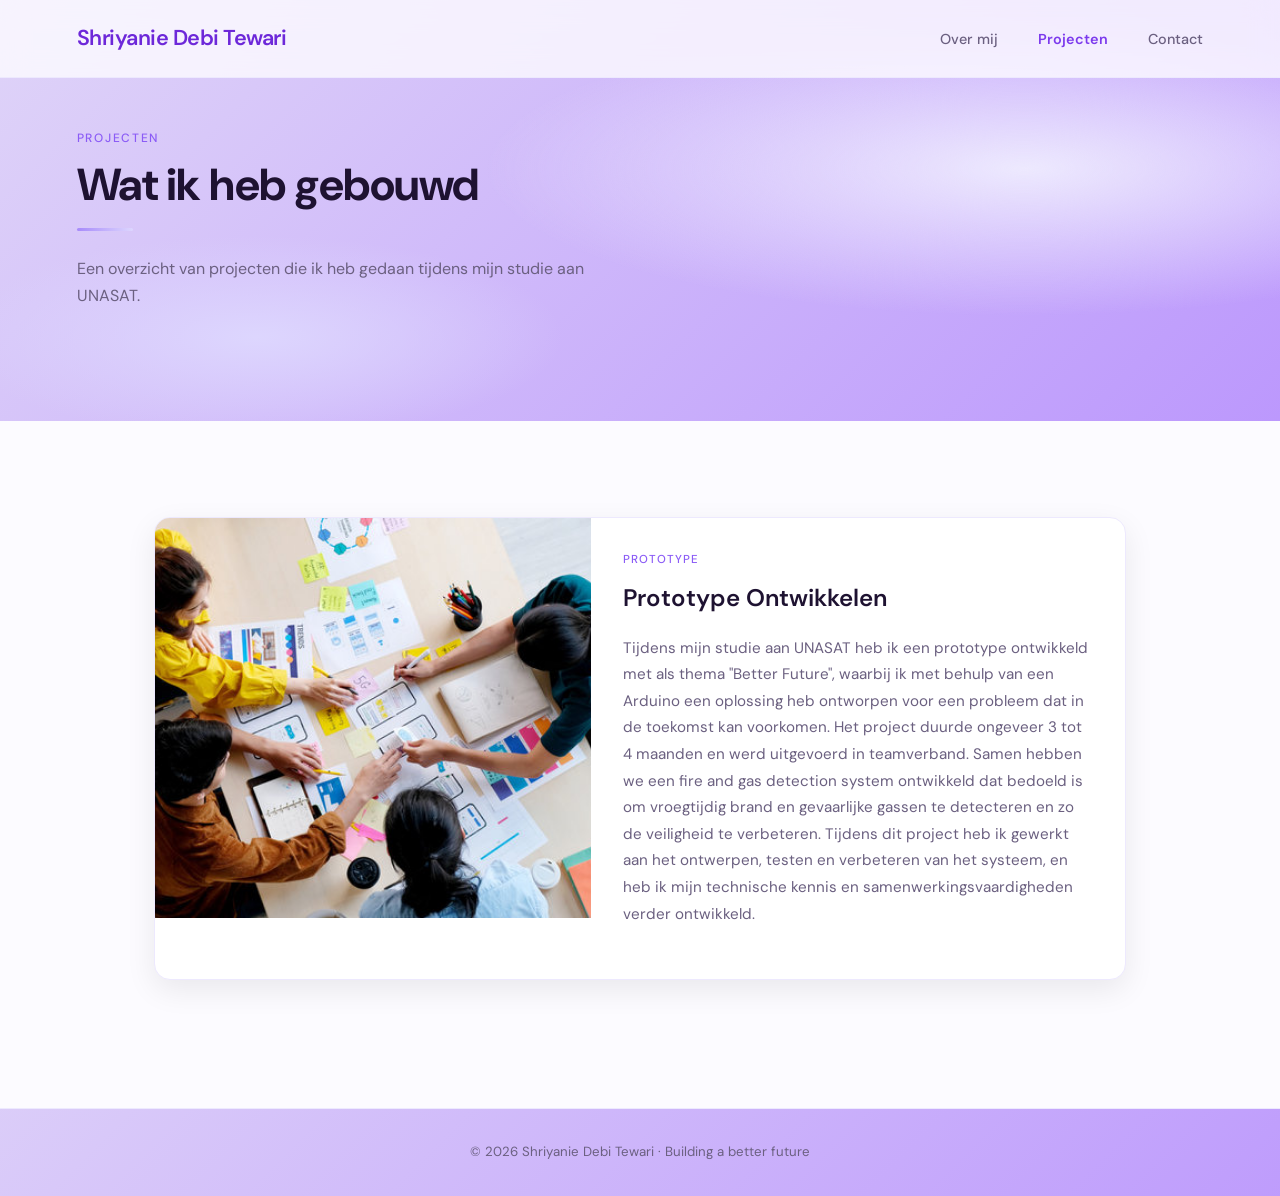
==== work.html @ f1120cc4 "add files" ====
<!DOCTYPE html>
<html lang="nl">
<head>
  <meta charset="UTF-8" />
  <meta name="viewport" content="width=device-width, initial-scale=1.0"/>
  <title>Projecten - Shriyanie Debi Tewari</title>
  <link href="https://fonts.googleapis.com/css2?family=DM+Sans:wght@400;500;600&family=DM+Serif+Display:ital@0;1&display=swap" rel="stylesheet"/>
  <link rel="stylesheet" href="css/main.css"/>
  <link rel="stylesheet" href="css/work.css"/>
  <link rel="stylesheet" href="https://cdnjs.cloudflare.com/ajax/libs/font-awesome/6.5.0/css/all.min.css">
</head>
<body>

  <!-- NAVIGATIE -->
  <nav>
    <div class="nav-logo">Shriyanie Debi Tewari</div>
    <ul class="nav-links">
      <li><a href="index.html">Over mij</a></li>
      <li><a href="work.html" class="active">Projecten</a></li>
      <li><a href="contact.html">Contact</a></li>
    </ul>
  </nav>

  <!-- HEADER -->
  <section id="work-hero">
    <div class="hero-bg"></div>
    <div class="work-hero-content fade-up">
      <div class="section-label">Projecten</div>
      <h1 class="section-title">Wat ik heb gebouwd</h1>
      <div class="divider"></div>
      <p class="section-desc">Een overzicht van projecten die ik heb gedaan tijdens mijn studie aan UNASAT.</p>
    </div>
  </section>

  <!-- PROJECTEN -->
  <section id="projecten">
    <div class="projects-grid">

      <div class="project-card fade-up">
        <img src="img/prototype.jpg" alt="Prototype foto">
        <div class="project-body">
          <div class="project-tag">Prototype</div>
          <div class="project-title">Prototype Ontwikkelen</div>
          <p class="project-desc">
            Tijdens mijn studie aan UNASAT heb ik een prototype ontwikkeld met als thema "Better Future",
            waarbij ik met behulp van een Arduino een oplossing heb ontworpen voor een probleem dat in de
            toekomst kan voorkomen. Het project duurde ongeveer 3 tot 4 maanden en werd uitgevoerd in
            teamverband. Samen hebben we een fire and gas detection system ontwikkeld dat bedoeld is om
            vroegtijdig brand en gevaarlijke gassen te detecteren en zo de veiligheid te verbeteren.
            Tijdens dit project heb ik gewerkt aan het ontwerpen, testen en verbeteren van het systeem,
            en heb ik mijn technische kennis en samenwerkingsvaardigheden verder ontwikkeld.
          </p>
        </div>
      </div>

    </div>
  </section>

  <!-- FOOTER -->
  <footer>
    <p>© 2026 Shriyanie Debi Tewari · Building a better future</p>
  </footer>

  <script src="js/script.js"></script>
</body>
</html>
---- css/main.css ----
/* ── RESET & VARIABLES ── */
*, *::before, *::after {
  box-sizing: border-box;
  margin: 0;
  padding: 0;
}

:root {
  --cream: #FCFBFF;

  --red-100: #e43740;

  --purple-50: #F8F5FF;
  --purple-100: #EDE9FE;
  --purple-200: #DDD6FE;
  --purple-300: #C4B5FD;
  --purple-400: #A78BFA;
  --purple-500: #8B5CF6;
  --purple-600: #7C3AED;
  --purple-700: #6D28D9;
  --purple-900: #2E1065;

  --text-main: #1E1231;
  --text-muted: #6B6080;

  --radius: 16px;

  --transition: 0.3s cubic-bezier(0.4, 0, 0.2, 1);
}

html {
  scroll-behavior: smooth;
}

body {
  font-family: 'DM Sans', sans-serif;
  background: var(--cream);
  color: var(--text-main);
  font-size: 16px;
  line-height: 1.7;
  overflow-x: hidden;
}

/* ── NAVIGATIE ── */
nav {
  position: fixed;
  top: 0;
  left: 0;
  right: 0;
  width: 100%;

  z-index: 100;

  display: flex;
  justify-content: space-between;
  align-items: center;

  padding: 1.25rem 6vw;

  background: rgba(253, 252, 255, 0.80);
  backdrop-filter: blur(14px);

  border-bottom: 1px solid var(--purple-100);
}

.nav-logo {
  font-size: 1.35rem;
  color: var(--purple-700);
  letter-spacing: -0.5px;
  font-weight: 600;
}

.nav-links {
  display: flex;
  gap: 2.5rem;
  list-style: none;
}

.nav-links a {
  text-decoration: none;
  font-size: 0.9rem;
  font-weight: 500;
  color: var(--text-muted);
  transition: color var(--transition);
}

.nav-links a:hover {
  color: var(--purple-600);
}

.nav-active {
  color: var(--purple-600) !important;
}

/* ── HERO ── */
#hero {
  min-height: 100vh;

  display: grid;
  grid-template-columns: 1fr 1fr;

  align-items: center;

  padding: 8rem 6vw 4rem;

  gap: 3rem;

  position: relative;
  overflow: hidden;
}

.hero-bg {
  position: absolute;
  inset: 0;

  background:
    radial-gradient(
      ellipse 60% 50% at 80% 40%,
      var(--purple-100) 0%,
      transparent 70%
    ),
    radial-gradient(
      ellipse 40% 40% at 20% 80%,
      var(--purple-200) 0%,
      transparent 60%
    );

  z-index: 0;
}

.hero-content {
  position: relative;
  z-index: 1;
}

.hero-tag {
  display: inline-block;

  font-size: 0.78rem;
  font-weight: 500;
  letter-spacing: 0.12em;
  text-transform: uppercase;

  color: var(--purple-600);
  background: var(--purple-100);

  padding: 0.35rem 0.9rem;

  border-radius: 100px;

  margin-bottom: 1.5rem;
}

.hero-title {
  font-size: clamp(2.8rem, 5vw, 4.2rem);
  line-height: 1.1;
  letter-spacing: -1px;

  margin-bottom: 1.5rem;
}

.hero-title em {
  font-style: italic;
  color: var(--purple-600);
}

.hero-sub {
  font-size: 1.05rem;
  color: var(--text-muted);

  max-width: 440px;

  margin-bottom: 2.5rem;

  line-height: 1.75;
}

.hero-buttons {
  display: flex;
  gap: 1rem;
  flex-wrap: wrap;
}

.hero-visual {
  position: relative;
  z-index: 1;

  display: flex;
  justify-content: center;
  align-items: center;
}

.avatar-wrapper {
  position: relative;
}

.avatar-ring {
  width: 340px;
  height: 340px;

  border-radius: 50%;

  display: flex;
  align-items: center;
  justify-content: center;
}

.avatar-inner {
  width: 310px;
  height: 310px;

  border-radius: 50%;

  display: flex;
  align-items: center;
  justify-content: center;
  flex-direction: column;

  gap: 0.5rem;
}

.avatar-img {
  width: 350px;
  height: 350px;

  border-radius: 50%;

  object-fit: cover;
  object-position: center;
}

.avatar-initials {
  font-size: 5rem;
  color: var(--purple-500);
  line-height: 1;
  font-weight: 700;
}

.avatar-label {
  font-size: 0.78rem;
  color: var(--purple-400);

  letter-spacing: 0.1em;
  text-transform: uppercase;
}

.chip {
  position: absolute;

  background: #fff;

  border: 1px solid var(--purple-200);

  border-radius: 100px;

  padding: 0.4rem 0.9rem;

  font-size: 0.78rem;
  font-weight: 500;

  color: var(--purple-700);

  box-shadow: 0 4px 16px rgba(124, 58, 237, 0.08);

  white-space: nowrap;
}

.chip-1 {
  top: 10%;
  left: -10%;
  animation: float 4s ease-in-out infinite;
}

.chip-2 {
  bottom: 15%;
  left: -5%;
  animation: float 4s ease-in-out infinite 1s;
}

.chip-3 {
  top: 20%;
  right: -8%;
  animation: float 4s ease-in-out infinite 2s;
}

@keyframes float {
  0%, 100% {
    transform: translateY(0);
  }

  50% {
    transform: translateY(-10px);
  }
}

/* ── BUTTONS ── */
.btn-primary {
  display: inline-block;

  padding: 0.75rem 1.8rem;

  background: var(--purple-600);
  color: #fff;

  border-radius: 100px;

  text-decoration: none;

  font-size: 0.9rem;
  font-weight: 500;

  transition:
    background var(--transition),
    transform var(--transition);
}

.btn-primary:hover {
  background: var(--purple-700);
  transform: translateY(-2px);
}

.btn-outline {
  display: inline-block;

  padding: 0.75rem 1.8rem;

  border: 1.5px solid var(--purple-300);

  color: var(--purple-700);

  border-radius: 100px;

  text-decoration: none;

  font-size: 0.9rem;
  font-weight: 500;

  transition: all var(--transition);
}

.btn-outline:hover {
  background: var(--purple-50);
  transform: translateY(-2px);
}

/* ── SECTIONS ── */
section {
  padding: 6rem 6vw;
}

.section-label {
  font-size: 0.75rem;

  letter-spacing: 0.14em;
  text-transform: uppercase;

  font-weight: 500;

  color: var(--purple-500);

  margin-bottom: 0.75rem;
}

.section-title {
  font-size: clamp(2rem, 3.5vw, 2.8rem);

  line-height: 1.15;
  letter-spacing: -0.5px;

  margin-bottom: 1rem;

  font-weight: 700;
}

.section-desc {
  color: var(--text-muted);

  max-width: 520px;

  margin-bottom: 3rem;
}

.divider {
  width: 56px;
  height: 3px;

  background:
    linear-gradient(
      90deg,
      var(--purple-400),
      var(--purple-200)
    );

  border-radius: 2px;

  margin-bottom: 1.5rem;
}

/* ── ABOUT ── */
#about {
  background: var(--purple-50);
}

.about-grid {
  display: grid;
  grid-template-columns: 1fr 1fr;

  gap: 4rem;

  align-items: start;
}

.about-text p {
  color: var(--text-muted);
  margin-bottom: 1.25rem;
}

.about-stats {
  display: grid;
  grid-template-columns: 1fr 1fr;

  gap: 1.25rem;
}

.stat-card {
  background: #fff;

  border: 1px solid var(--purple-100);

  border-radius: var(--radius);

  padding: 1.5rem;

  text-align: center;
}

.stat-number {
  font-size: 2.5rem;
  color: var(--purple-600);

  line-height: 1;

  margin-bottom: 0.4rem;

  font-weight: 700;
}

.stat-label {
  font-size: 0.82rem;
  color: var(--text-muted);
  font-weight: 500;
}

/* ── PROJECTS ── */
#projecten {
  background: var(--cream);
}

.projects-grid {
  display: flex;
  gap: 2rem;

  padding: 2rem 6vw;
}

.project-card {
  display: flex;
  flex-direction: row;

  align-items: stretch;

  background: #fff;

  border-radius: var(--radius);

  overflow: hidden;

  box-shadow: 0 10px 30px rgba(0,0,0,0.08);

  transition:
    transform var(--transition),
    box-shadow var(--transition);
}

.project-card:hover {
  transform: translateY(-6px);

  box-shadow: 0 20px 50px rgba(124, 58, 237, 0.1);
}

.project-card img {
  width: 45%;
  height: 500px;

  object-fit: cover;

  flex-shrink: 0;
}

.project-body {
  width: 55%;
  padding: 1.5rem;
}

.project-tag {
  font-size: 0.72rem;
  font-weight: 500;

  letter-spacing: 0.08em;
  text-transform: uppercase;

  color: var(--purple-500);

  margin-bottom: 0.5rem;
}

.project-title {
  font-size: 24px;

  margin-bottom: 0.6rem;

  color: var(--text-main);

  font-weight: 600;
}

.project-desc {
  font-size: 16px;

  line-height: 1.7;

  color: var(--text-muted);

  margin-bottom: 1.25rem;
}

.project-link {
  font-size: 0.85rem;
  font-weight: 500;

  color: var(--purple-600);

  text-decoration: none;

  border-bottom: 1.5px solid var(--purple-200);

  padding-bottom: 1px;

  transition:
    color var(--transition),
    border-color var(--transition);
}

.project-link:hover {
  color: var(--purple-700);
  border-color: var(--purple-500);
}

/* ── CONTACT ── */
#contact {
  background: var(--purple-50);
}

.contact-wrapper {
  display: grid;
  grid-template-columns: 1fr 1.4fr;

  gap: 4rem;

  align-items: start;
}

.contact-info p {
  color: var(--text-muted);
  margin-bottom: 2rem;
}

.contact-links {
  display: flex;
  flex-direction: column;
  gap: 0.75rem;
}

.contact-link {
  display: flex;
  align-items: center;

  gap: 0.75rem;

  text-decoration: none;

  color: var(--text-muted);

  font-size: 0.9rem;

  transition: color var(--transition);
}

.contact-link:hover {
  color: var(--purple-600);
}

.contact-link-icon {
  width: 38px;
  height: 38px;

  background: var(--purple-100);

  border-radius: 50%;

  display: flex;
  align-items: center;
  justify-content: center;

  font-size: 1rem;

  flex-shrink: 0;
}

.contact-form {
  display: flex;
  flex-direction: column;

  gap: 1rem;
}

.form-group {
  display: flex;
  flex-direction: column;

  gap: 0.4rem;
}

.form-group label {
  font-size: 0.83rem;
  font-weight: 500;
  color: var(--text-main);
}

.form-group input,
.form-group textarea {
  border: 1.5px solid var(--purple-200);

  border-radius: 10px;

  padding: 0.75rem 1rem;

  font-family: 'DM Sans', sans-serif;
  font-size: 0.9rem;

  color: var(--text-main);

  background: #fff;

  outline: none;

  transition: border-color var(--transition);
}

.form-group input:focus,
.form-group textarea:focus {
  border-color: var(--purple-500);
}

.form-group textarea {
  min-height: 130px;
  resize: vertical;
}

.form-submit {
  padding: 0.85rem;

  background: var(--purple-600);
  color: #fff;

  border: none;

  border-radius: 100px;

  font-family: 'DM Sans', sans-serif;
  font-size: 0.95rem;
  font-weight: 500;

  cursor: pointer;

  transition:
    background var(--transition),
    transform var(--transition);
}

.form-submit:hover {
  background: var(--purple-700);
  transform: translateY(-1px);
}

/* ── FOOTER ── */
footer {
  text-align: center;

  padding: 2rem 6vw;

  border-top: 1px solid var(--purple-100);

  font-size: 0.83rem;

  color: var(--text-muted);
}

/* ── ANIMATIONS ── */
.fade-up {
  opacity: 0;
  transform: translateY(28px);

  transition:
    opacity 0.7s ease,
    transform 0.7s ease;
}

.fade-up.visible {
  opacity: 1;
  transform: translateY(0);
}

.fade-delay-1 {
  transition-delay: 0.15s;
}

.fade-delay-2 {
  transition-delay: 0.30s;
}

/* ── EXTRA BUTTON STATES ── */
.btn-error {
  background: #DC2626 !important;
}

.btn-success {
  background: #059669 !important;
}

/* ── RESPONSIVE ── */
@media (max-width: 768px) {

  #hero {
    grid-template-columns: 1fr;
    padding-top: 7rem;
  }

  .hero-visual {
    display: none;
  }

  .about-grid,
  .contact-wrapper {
    grid-template-columns: 1fr;
  }

  .nav-links {
    display: none;
  }

  .project-card {
    flex-direction: column !important;
  }

  .project-card img,
  .project-body {
    width: 100%;
  }

  .project-card img {
    height: 250px;
  }

  .projects-grid {
    flex-direction: column;
  }
}
  html, body {
  height: 100%;
  margin: 0;
}

body {
  background: linear-gradient(135deg, #dfd4f8, #b287fe);
}
---- css/work.css ----
/* ── WORK PAGE STYLES ── */

#work-hero {
  min-height: 40vh;
  display: flex;
  align-items: center;
  padding: 8rem 6vw 4rem;
  position: relative;
  overflow: hidden;
}

.work-hero-content {
  position: relative;
  z-index: 1;
}

#projecten {
  background: var(--cream);
  padding: 4rem 6vw 6rem;
}

.projects-grid {
  display: flex;
  flex-direction: column;
  gap: 2rem;
}

.project-card {
  display: flex;
  flex-direction: row;
  align-items: stretch;
  background: #fff;
  border: 1px solid var(--purple-100);
  border-radius: var(--radius);
  overflow: hidden;
  transition: transform var(--transition), box-shadow var(--transition);
}

.project-card:hover {
  transform: translateY(-6px);
  box-shadow: 0 20px 50px rgba(124, 58, 237, 0.1);
}

.project-card img {
  width: 45%;
  height: 400px;
  object-fit: cover;
  flex-shrink: 0;
}

.project-body {
  width: 55%;
  padding: 2rem;
  display: flex;
  flex-direction: column;
  justify-content: center;
}

.project-tag {
  font-size: 0.72rem;
  font-weight: 500;
  letter-spacing: 0.08em;
  text-transform: uppercase;
  color: var(--purple-500);
  margin-bottom: 0.5rem;
}

.project-title {
  font-size: 1.5rem;
  margin-bottom: 1rem;
  color: var(--text-main);
  font-weight: 600;
}

.project-desc {
  font-size: 0.95rem;
  color: var(--text-muted);
  line-height: 1.75;
}

/* ── ACTIVE NAV LINK ── */
.nav-links a.active {
  color: var(--purple-600);
  font-weight: 600;
}

/* ── RESPONSIVE ── */
@media (max-width: 768px) {
  .project-card {
    flex-direction: column;
  }

  .project-card img {
    width: 100%;
    height: 220px;
  }

  .project-body {
    width: 100%;
  }
}
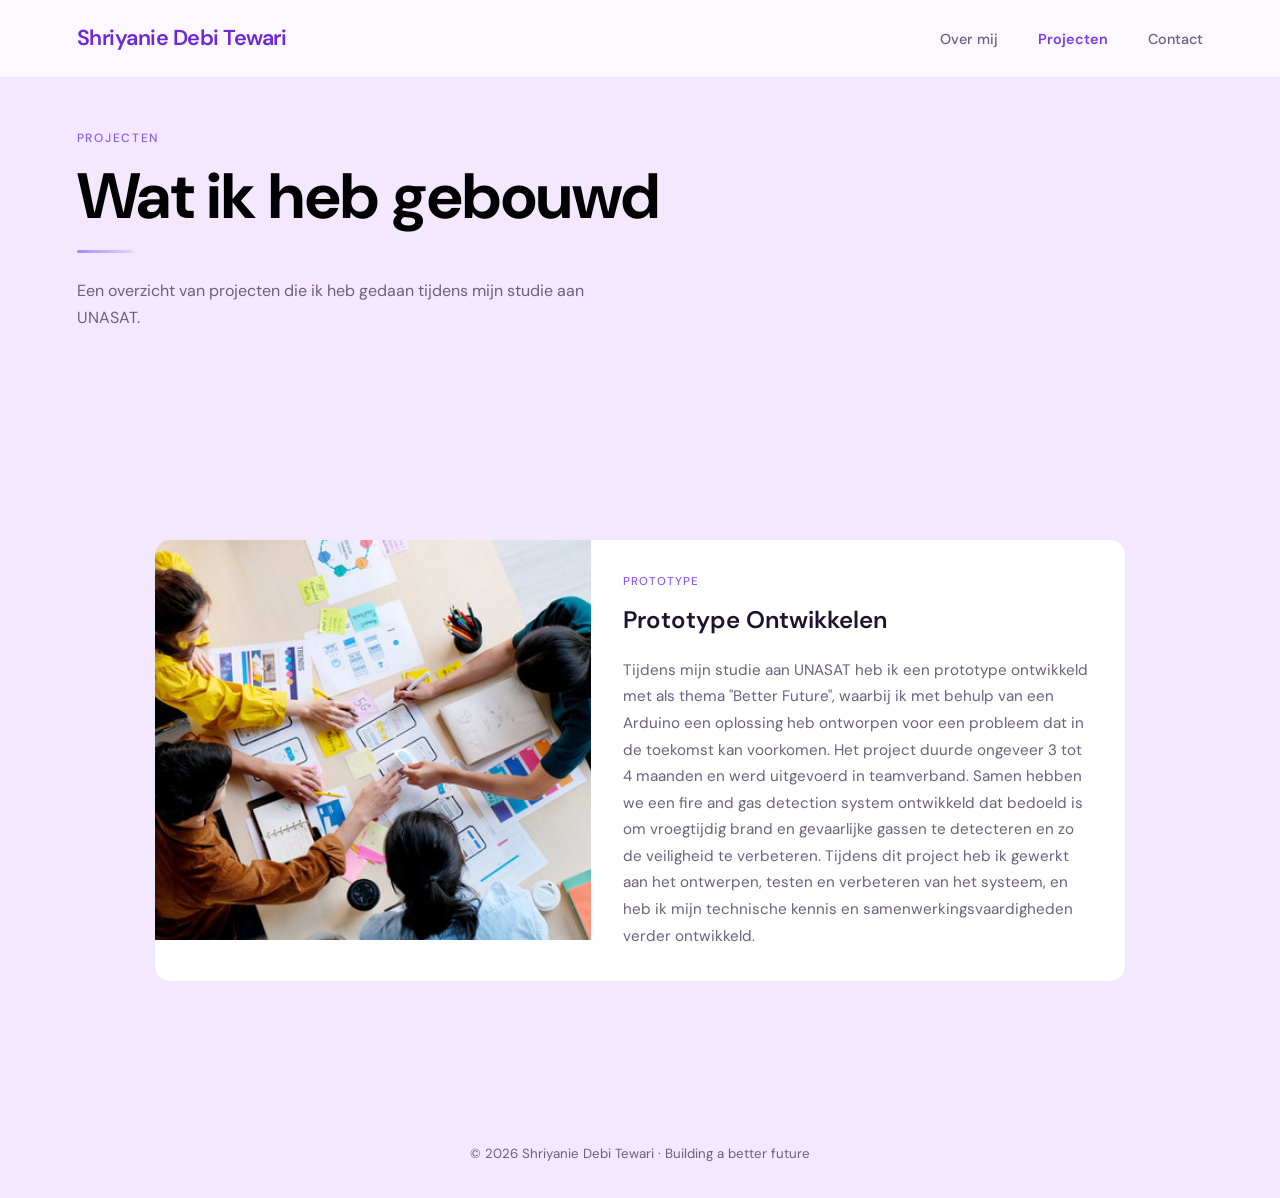
==== commit 1397d1ad: "my portfoilio update" ====
--- a/work.html
+++ b/work.html
@@ -63,4 +63,4 @@
 
   <script src="js/script.js"></script>
 </body>
-</html>+</html>
--- a/css/main.css
+++ b/css/main.css
@@ -6,11 +6,11 @@
 }
 
 :root {
-  --cream: #FCFBFF;
+  --cream: transparent;
 
   --red-100: #e43740;
 
-  --purple-50: #F8F5FF;
+  --purple-50: transparent;
   --purple-100: #EDE9FE;
   --purple-200: #DDD6FE;
   --purple-300: #C4B5FD;
@@ -34,11 +34,13 @@
 
 body {
   font-family: 'DM Sans', sans-serif;
-  background: var(--cream);
-  color: var(--text-main);
+  background: #f3e8ff;
+  background-attachment: fixed;
+  color: black;
   font-size: 16px;
   line-height: 1.7;
   overflow-x: hidden;
+  min-height: 100vh;
 }
 
 /* ── NAVIGATIE ── */
@@ -92,7 +94,7 @@
   color: var(--purple-600) !important;
 }
 
-/* ── HERO ── */
+
 #hero {
   min-height: 100vh;
 
@@ -110,22 +112,7 @@
 }
 
 .hero-bg {
-  position: absolute;
-  inset: 0;
-
-  background:
-    radial-gradient(
-      ellipse 60% 50% at 80% 40%,
-      var(--purple-100) 0%,
-      transparent 70%
-    ),
-    radial-gradient(
-      ellipse 40% 40% at 20% 80%,
-      var(--purple-200) 0%,
-      transparent 60%
-    );
-
-  z-index: 0;
+  display: none;
 }
 
 .hero-content {
@@ -161,7 +148,7 @@
 
 .hero-title em {
   font-style: italic;
-  color: var(--purple-600);
+  
 }
 
 .hero-sub {
@@ -293,7 +280,6 @@
   }
 }
 
-/* ── BUTTONS ── */
 .btn-primary {
   display: inline-block;
 
@@ -343,7 +329,7 @@
   transform: translateY(-2px);
 }
 
-/* ── SECTIONS ── */
+
 section {
   padding: 6rem 6vw;
 }
@@ -362,14 +348,12 @@
 }
 
 .section-title {
-  font-size: clamp(2rem, 3.5vw, 2.8rem);
-
+  font-size: clamp(3em, 5vw, 4rem);
   line-height: 1.15;
   letter-spacing: -0.5px;
-
   margin-bottom: 1rem;
-
   font-weight: 700;
+  
 }
 
 .section-desc {
@@ -396,9 +380,9 @@
   margin-bottom: 1.5rem;
 }
 
-/* ── ABOUT ── */
+
 #about {
-  background: var(--purple-50);
+  background: transparent;
 }
 
 .about-grid {
@@ -411,7 +395,7 @@
 }
 
 .about-text p {
-  color: var(--text-muted);
+  color: black;
   margin-bottom: 1.25rem;
 }
 
@@ -451,114 +435,48 @@
   font-weight: 500;
 }
 
-/* ── PROJECTS ── */
+
 #projecten {
-  background: var(--cream);
+  background: transparent;
 }
 
 .projects-grid {
   display: flex;
+  flex-direction: column;
+  gap: 3rem;
+  padding: 2rem 6vw;
+}
+
+.project-content {
+  display: flex;
+  flex-direction: row;      /* foto links, tekst rechts */
+  align-items: flex-start;
   gap: 2rem;
-
-  padding: 2rem 6vw;
-}
-
-.project-card {
-  display: flex;
-  flex-direction: row;
-
-  align-items: stretch;
-
   background: #fff;
-
   border-radius: var(--radius);
-
-  overflow: hidden;
-
+  padding: 1.5rem;
   box-shadow: 0 10px 30px rgba(0,0,0,0.08);
-
-  transition:
-    transform var(--transition),
-    box-shadow var(--transition);
-}
-
-.project-card:hover {
-  transform: translateY(-6px);
-
-  box-shadow: 0 20px 50px rgba(124, 58, 237, 0.1);
-}
-
-.project-card img {
-  width: 45%;
-  height: 500px;
-
+}
+
+.project-image {
+  flex-shrink: 0;
+  width: 350px;             /* breedte van alle foto's */
+}
+
+.project-image img {
+  width: 350px;
+  height: 250px;            /* hoogte van alle foto's */
   object-fit: cover;
-
-  flex-shrink: 0;
-}
-
-.project-body {
-  width: 55%;
-  padding: 1.5rem;
-}
-
-.project-tag {
-  font-size: 0.72rem;
-  font-weight: 500;
-
-  letter-spacing: 0.08em;
-  text-transform: uppercase;
-
-  color: var(--purple-500);
-
-  margin-bottom: 0.5rem;
-}
-
-.project-title {
-  font-size: 24px;
-
-  margin-bottom: 0.6rem;
-
-  color: var(--text-main);
-
-  font-weight: 600;
-}
-
-.project-desc {
-  font-size: 16px;
-
-  line-height: 1.7;
-
-  color: var(--text-muted);
-
-  margin-bottom: 1.25rem;
-}
-
-.project-link {
-  font-size: 0.85rem;
-  font-weight: 500;
-
-  color: var(--purple-600);
-
-  text-decoration: none;
-
-  border-bottom: 1.5px solid var(--purple-200);
-
-  padding-bottom: 1px;
-
-  transition:
-    color var(--transition),
-    border-color var(--transition);
-}
-
-.project-link:hover {
-  color: var(--purple-700);
-  border-color: var(--purple-500);
-}
-
-/* ── CONTACT ── */
+  border-radius: 8px;
+  box-shadow: 0 4px 10px rgba(0,0,0,0.1);
+}
+
+.project-text {
+  flex: 1;
+}
+
 #contact {
-  background: var(--purple-50);
+  background: transparent;
 }
 
 .contact-wrapper {
@@ -692,8 +610,6 @@
   background: var(--purple-700);
   transform: translateY(-1px);
 }
-
-/* ── FOOTER ── */
 footer {
   text-align: center;
 
@@ -706,7 +622,6 @@
   color: var(--text-muted);
 }
 
-/* ── ANIMATIONS ── */
 .fade-up {
   opacity: 0;
   transform: translateY(28px);
@@ -729,7 +644,6 @@
   transition-delay: 0.30s;
 }
 
-/* ── EXTRA BUTTON STATES ── */
 .btn-error {
   background: #DC2626 !important;
 }
@@ -738,7 +652,6 @@
   background: #059669 !important;
 }
 
-/* ── RESPONSIVE ── */
 @media (max-width: 768px) {
 
   #hero {
@@ -776,11 +689,199 @@
     flex-direction: column;
   }
 }
-  html, body {
+html, body {
   height: 100%;
   margin: 0;
 }
-
-body {
-  background: linear-gradient(135deg, #dfd4f8, #b287fe);
-}
+.naam {
+  background: linear-gradient(90deg, #b370f2, #2e63a3, #cba1f2);
+  -webkit-background-clip: text;
+  -webkit-text-fill-color: transparent;
+  background-clip: text;
+}
+h1 {
+  animation: fadeIn 1.5s ease-in;
+}
+
+@keyframes fadeIn {
+  from { opacity: 0; transform: translateY(20px); }
+  to { opacity: 1; transform: translateY(0); }
+}
+.foto-naam {
+  background: linear-gradient(90deg, #c084fc, #818cf8, #38bdf8);
+  -webkit-background-clip: text;
+  -webkit-text-fill-color: transparent;
+  background-clip: text;
+  font-weight: bold;
+  letter-spacing: 3px;
+  font-size: 22px;
+  white-space: nowrap;
+  text-align: center;
+}
+.btn-gekleurd {
+  background: linear-gradient(90deg, #b370f2, #2e63a3);
+  border: none;
+  color: white;
+}
+
+.btn-gekleurd:hover {
+  background: linear-gradient(90deg, #2e63a3, #b370f2);
+  transform: translateY(-2px);
+}
+#about h2 {
+  font-size: 3.5rem;
+  font-weight: 700;
+  line-height: 1.2;
+}
+
+.about-text p {
+  color: black;
+  font-size: 1.2rem;
+  line-height: 1.8;
+}
+#projecten .section-title {
+  margin-bottom: 0.5rem;
+  color: black;
+}
+
+#projecten .section-desc {
+  color: black;
+  margin-bottom: 1.5rem;
+}
+.contact-info p {
+  color: black;
+  font-size: 1.5rem;
+  font-weight: 500;
+}
+
+.contact-link {
+  color: black;
+  font-size: 1.3rem;
+  font-weight: 500;
+}
+.contact-link-icon {
+  width: 45px;
+  height: 45px;
+  font-size: 1.4rem;
+  background: transparent;
+}
+
+.contact-link-icon i {
+  font-size: 1.4rem;
+}
+
+.fa-instagram {
+  color: #E1306C;
+}
+
+.fa-facebook {
+  color: #1877F2;
+}
+.fa-envelope {
+  color: #EA4335;
+}
+
+.fa-phone {
+  color: #25D366;
+}
+.form-group label {
+  font-size: 1.1rem;
+  font-weight: 600;
+  color: black;
+}
+
+.form-group input,
+.form-group textarea {
+  font-size: 1.1rem;
+  padding: 1rem 1.2rem;
+}
+.btn-gekleurd {
+  background: linear-gradient(90deg, #9333ea, #6366f1, #3b82f6);
+  color: white;
+  border: none;
+}
+
+.btn-gekleurd:hover {
+  background: linear-gradient(90deg, #3b82f6, #6366f1, #7c5d98);
+  transform: translateY(-2px);
+}
+
+.form-submit {
+  background: linear-gradient(90deg, #9333ea, #6366f1, #3b82f6);
+}
+
+.form-submit:hover {
+  background: linear-gradient(90deg, #7faffc, #070bff, #9333ea);
+}
+#projecten .section-title {
+  background: linear-gradient(90deg, #9333ea, #6366f1, #3b82f6);
+  -webkit-background-clip: text;
+  -webkit-text-fill-color: transparent;
+  background-clip: text;
+  font-size: 4rem;
+  font-weight: 800;
+}
+#projecten .section-desc {
+  font-size: 1.2rem;
+  color: black;
+  font-weight: 500;
+}
+.project-desc {
+  color: black;
+  font-size: 1rem;
+}
+
+.project-title {
+  color: black;
+  font-size: 1.6rem;
+}
+
+
+.hero-title {
+  opacity: 0;
+  animation: fadeInHero 2s ease forwards;
+}
+
+.hero-title .naam {
+  background: linear-gradient(
+    90deg,
+    #c084fc,
+    #9333ea,
+    #6366f1,
+    #60a5fa
+  );
+
+  background-size: 300% 300%;
+
+  -webkit-background-clip: text;
+  -webkit-text-fill-color: transparent;
+
+  animation: gradientMove 6s ease infinite;
+}
+
+
+@keyframes fadeInHero {
+  from {
+    opacity: 0;
+    transform: translateY(25px);
+  }
+
+  to {
+    opacity: 1;
+    transform: translateY(0);
+  }
+}
+
+@keyframes gradientMove {
+  0% {
+    background-position: 0% 50%;
+  }
+
+  50% {
+    background-position: 100% 50%;
+  }
+
+  100% {
+    background-position: 0% 50%;
+  }
+}
